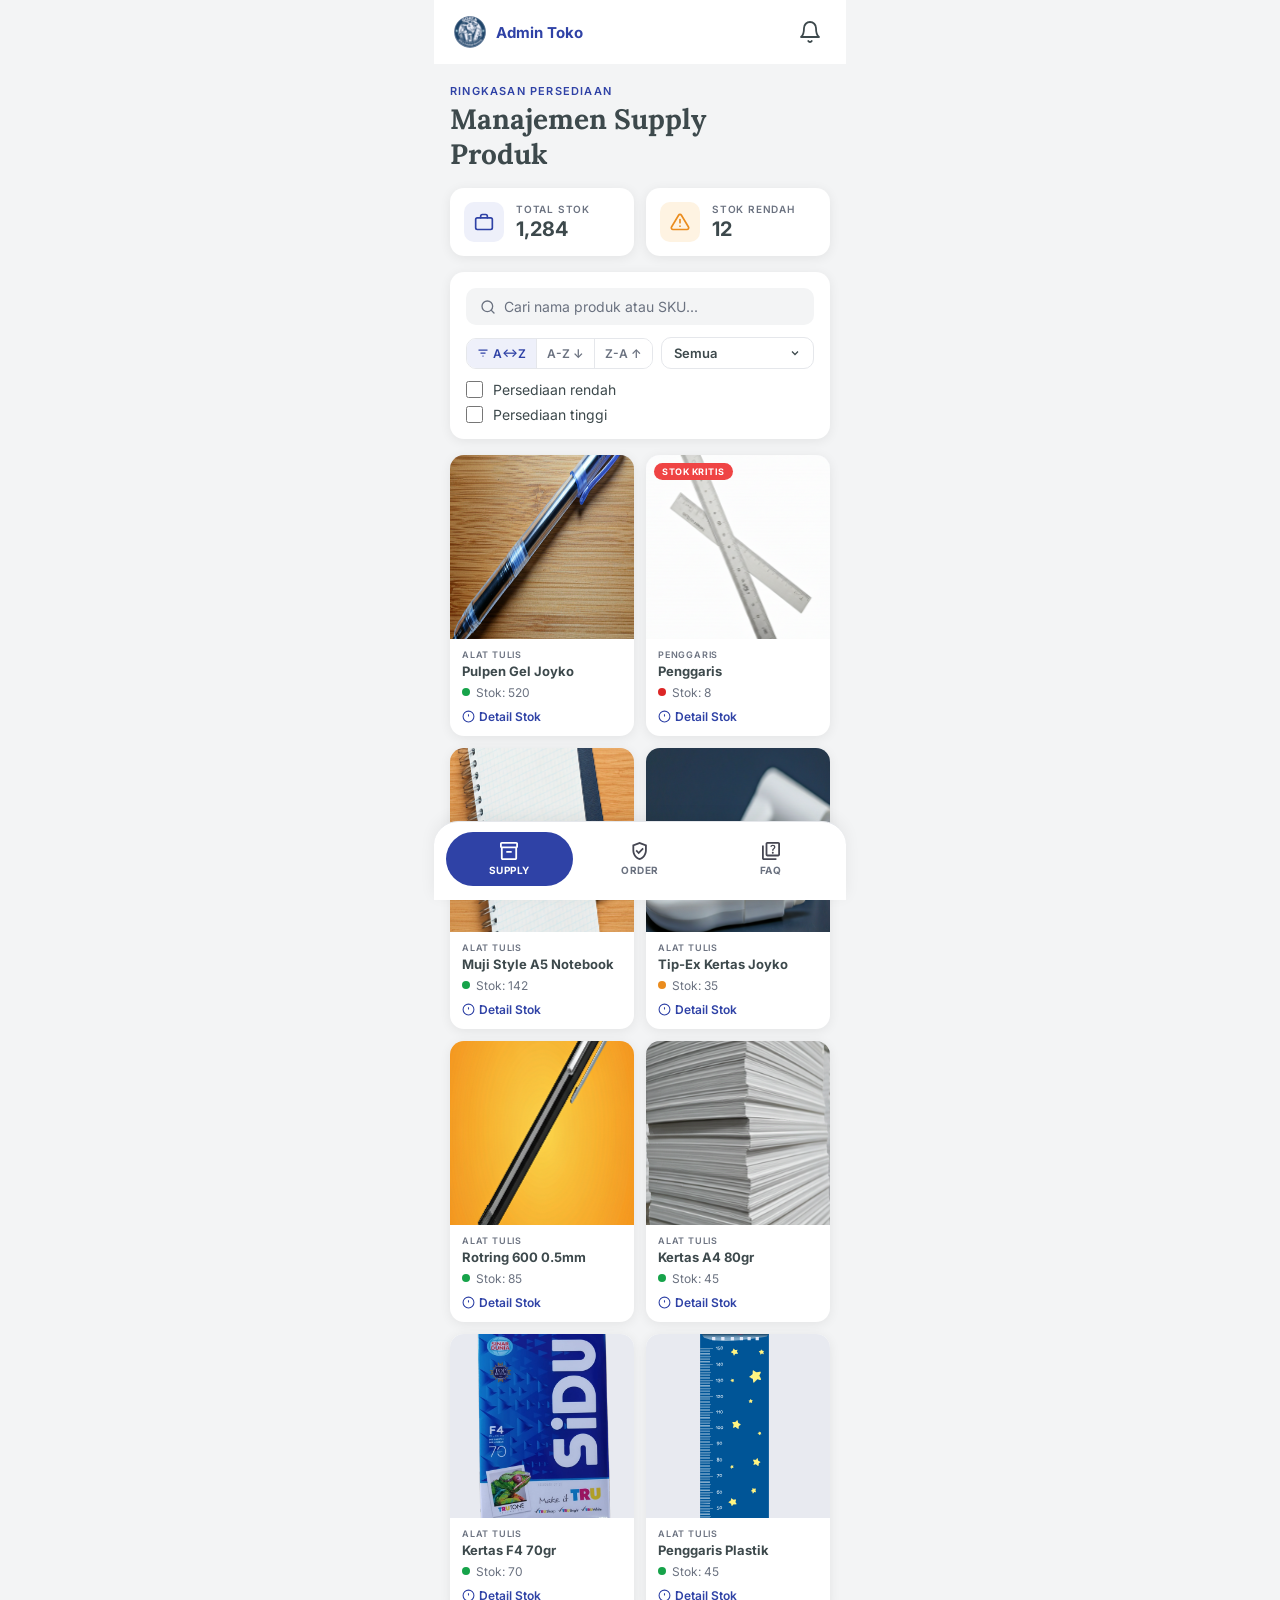
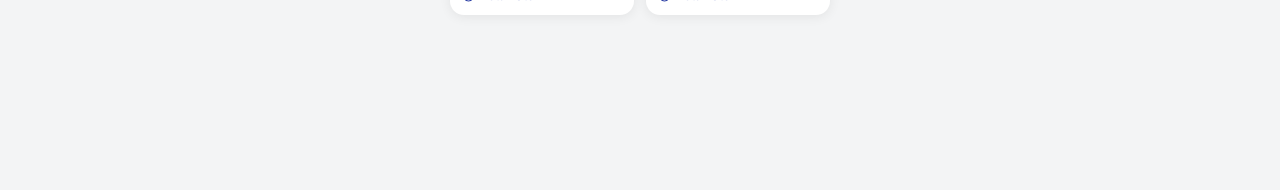
==== App Admin/Beranda/beranda.html @ bba2c168 "Initial commit - prototype GOAT.k" ====
<!DOCTYPE html>
<html lang="id">
<head>
  <meta name="viewport" content="width=device-width, initial-scale=1"/>
  <meta charset="utf-8" />
  <title>Beranda - Supply</title>
  <link rel="stylesheet" href="beranda.css">
</head>
<body>
  <div class="app-shell">

    <!-- Header -->
    <header class="top-bar">
      <div class="top-bar-left">
        <img class="avatar" src="../../assets/images/image-logo.svg" alt="Logo" />
        <span class="top-bar-title">Admin Toko</span>
      </div>
      <a href="notifikasi.html" class="icon-btn" aria-label="Notifikasi">
        <svg width="24" height="24" viewBox="0 0 24 24" fill="none" stroke="currentColor" stroke-width="1.8" stroke-linecap="round" stroke-linejoin="round">
          <path d="M18 8A6 6 0 0 0 6 8c0 7-3 9-3 9h18s-3-2-3-9"/>
          <path d="M13.73 21a2 2 0 0 1-3.46 0"/>
        </svg>
      </a>
    </header>

    <!-- Main scroll area -->
    <main class="main-scroll">

      <!-- Page heading -->
      <section class="page-heading">
        <p class="eyebrow">RINGKASAN PERSEDIAAN</p>
        <h1 class="page-title">Manajemen Supply<br/>Produk</h1>
      </section>

      <!-- Stats -->
      <div class="stats-row">
        <div class="stat-card">
          <div class="stat-icon stat-icon--blue">
            <svg width="20" height="20" viewBox="0 0 24 24" fill="none" stroke="currentColor" stroke-width="2" stroke-linecap="round" stroke-linejoin="round">
              <rect x="2" y="7" width="20" height="14" rx="2"/><path d="M16 7V5a2 2 0 0 0-2-2h-4a2 2 0 0 0-2 2v2"/>
            </svg>
          </div>
          <div>
            <p class="stat-label">TOTAL STOK</p>
            <p class="stat-value">1,284</p>
          </div>
        </div>
        <div class="stat-card">
          <div class="stat-icon stat-icon--orange">
            <svg width="20" height="20" viewBox="0 0 24 24" fill="none" stroke="currentColor" stroke-width="2" stroke-linecap="round" stroke-linejoin="round">
              <path d="M10.29 3.86L1.82 18a2 2 0 0 0 1.71 3h16.94a2 2 0 0 0 1.71-3L13.71 3.86a2 2 0 0 0-3.42 0z"/><line x1="12" y1="9" x2="12" y2="13"/><line x1="12" y1="17" x2="12.01" y2="17"/>
            </svg>
          </div>
          <div>
            <p class="stat-label">STOK RENDAH</p>
            <p class="stat-value">12</p>
          </div>
        </div>
      </div>

      <!-- Filter card -->
      <div class="filter-card">
        <div class="search-box">
          <svg class="search-icon" width="16" height="16" viewBox="0 0 24 24" fill="none" stroke="currentColor" stroke-width="2" stroke-linecap="round" stroke-linejoin="round">
            <circle cx="11" cy="11" r="8"/><line x1="21" y1="21" x2="16.65" y2="16.65"/>
          </svg>
          <input class="search-input" type="search" placeholder="Cari nama produk atau SKU..." />
        </div>
        <div class="filter-row">
          <!-- Sort toggle -->
          <div class="sort-toggle" id="sort-toggle">
            <button class="sort-opt sort-opt--active" data-sort="az">
              <svg width="12" height="12" viewBox="0 0 24 24" fill="none" stroke="currentColor" stroke-width="2.5"><path d="M3 6h18M7 12h10M11 18h2"/></svg>
              <span>A↔Z</span>
            </button>
            <button class="sort-opt" data-sort="asc">A-Z ↓</button>
            <button class="sort-opt" data-sort="desc">Z-A ↑</button>
          </div>
          <!-- Custom dropdown -->
          <div class="custom-select" id="custom-select">
            <button class="custom-select-trigger" id="select-trigger">
              <span id="select-label">Semua</span>
              <svg width="12" height="12" viewBox="0 0 24 24" fill="none" stroke="currentColor" stroke-width="2.5"><polyline points="6 9 12 15 18 9"/></svg>
            </button>
            <ul class="custom-select-menu" id="select-menu">
              <li class="select-opt select-opt--active" data-val="Semua">Semua</li>
              <li class="select-opt" data-val="Alat Tulis Kantor">Alat Tulis Kantor</li>
              <li class="select-opt" data-val="Arsip & Dokumen">Arsip &amp; Dokumen</li>
              <li class="select-opt" data-val="Alat Digital">Alat Digital</li>
              <li class="select-opt" data-val="Lainnya">Lainnya</li>
            </ul>
          </div>
        </div>
        <div class="checkbox-row">
          <label class="check-label">
            <input type="checkbox" class="check-input" id="check-rendah" /> Persediaan rendah
          </label>
          <label class="check-label">
            <input type="checkbox" class="check-input" id="check-tinggi" /> Persediaan tinggi
          </label>
        </div>
      </div>

      <!-- Product grid -->
      <div class="product-grid" id="product-grid">

        <div class="product-card" data-name="pulpen gel joyko" data-cat="Alat Tulis Kantor" data-stok="520" data-level="tinggi">
          <div class="product-img-wrap">
            <img class="product-img" src="../../assets/images/image-pengeljoyko.svg" alt="Pulpen" />
          </div>
          <div class="product-info">
            <p class="product-cat">ALAT TULIS</p>
            <p class="product-name">Pulpen Gel Joyko</p>
            <p class="product-stock"><span class="dot dot--green"></span>Stok: 520</p>
            <a href="#" class="detail-link">
              <svg width="13" height="13" viewBox="0 0 24 24" fill="none" stroke="currentColor" stroke-width="2"><circle cx="12" cy="12" r="10"/><line x1="12" y1="8" x2="12" y2="12"/><line x1="12" y1="16" x2="12.01" y2="16"/></svg>
              Detail Stok
            </a>
          </div>
        </div>

        <div class="product-card" data-name="penggaris" data-cat="Alat Tulis Kantor" data-stok="8" data-level="rendah">
          <div class="product-img-wrap">
            <span class="badge-kritis">STOK KRITIS</span>
            <img class="product-img" src="../../assets/images/image-penggarisjoyko.svg" alt="Penggaris" />
          </div>
          <div class="product-info">
            <p class="product-cat">PENGGARIS</p>
            <p class="product-name">Penggaris</p>
            <p class="product-stock"><span class="dot dot--red"></span>Stok: 8</p>
            <a href="detailprodukpenggaris.html" class="detail-link">
              <svg width="13" height="13" viewBox="0 0 24 24" fill="none" stroke="currentColor" stroke-width="2"><circle cx="12" cy="12" r="10"/><line x1="12" y1="8" x2="12" y2="12"/><line x1="12" y1="16" x2="12.01" y2="16"/></svg>
              Detail Stok
            </a>
          </div>
        </div>

        <div class="product-card" data-name="muji style a5 notebook" data-cat="Arsip & Dokumen" data-stok="142" data-level="tinggi">
          <div class="product-img-wrap">
            <img class="product-img" src="../../assets/images/image-notebook.svg" alt="Muji Style A5 Notebook" />
          </div>
          <div class="product-info">
            <p class="product-cat">ALAT TULIS</p>
            <p class="product-name">Muji Style A5 Notebook</p>
            <p class="product-stock"><span class="dot dot--green"></span>Stok: 142</p>
            <a href="#" class="detail-link">
              <svg width="13" height="13" viewBox="0 0 24 24" fill="none" stroke="currentColor" stroke-width="2"><circle cx="12" cy="12" r="10"/><line x1="12" y1="8" x2="12" y2="12"/><line x1="12" y1="16" x2="12.01" y2="16"/></svg>
              Detail Stok
            </a>
          </div>
        </div>

        <div class="product-card" data-name="tip-ex kertas joyko" data-cat="Alat Tulis Kantor" data-stok="35" data-level="rendah">
          <div class="product-img-wrap">
            <img class="product-img" src="../../assets/images/image-tipEx.svg" alt="Tip-Ex Kertas Joyko" />
          </div>
          <div class="product-info">
            <p class="product-cat">ALAT TULIS</p>
            <p class="product-name">Tip-Ex Kertas Joyko</p>
            <p class="product-stock"><span class="dot dot--orange"></span>Stok: 35</p>
            <a href="#" class="detail-link">
              <svg width="13" height="13" viewBox="0 0 24 24" fill="none" stroke="currentColor" stroke-width="2"><circle cx="12" cy="12" r="10"/><line x1="12" y1="8" x2="12" y2="12"/><line x1="12" y1="16" x2="12.01" y2="16"/></svg>
              Detail Stok
            </a>
          </div>
        </div>

        <div class="product-card" data-name="rotring 600 0.5mm" data-cat="Alat Digital" data-stok="85" data-level="tinggi">
          <div class="product-img-wrap">
            <img class="product-img" src="../../assets/images/image-rotring.svg" alt="Rotring 600 0.5mm" />
          </div>
          <div class="product-info">
            <p class="product-cat">ALAT TULIS</p>
            <p class="product-name">Rotring 600 0.5mm</p>
            <p class="product-stock"><span class="dot dot--green"></span>Stok: 85</p>
            <a href="#" class="detail-link">
              <svg width="13" height="13" viewBox="0 0 24 24" fill="none" stroke="currentColor" stroke-width="2"><circle cx="12" cy="12" r="10"/><line x1="12" y1="8" x2="12" y2="12"/><line x1="12" y1="16" x2="12.01" y2="16"/></svg>
              Detail Stok
            </a>
          </div>
        </div>

        <div class="product-card" data-name="kertas a4 80gr" data-cat="Arsip & Dokumen" data-stok="45" data-level="tinggi">
          <div class="product-img-wrap">
            <img class="product-img" src="../../assets/images/image-kertasA4.svg" alt="Kertas A4 80gr" />
          </div>
          <div class="product-info">
            <p class="product-cat">ALAT TULIS</p>
            <p class="product-name">Kertas A4 80gr</p>
            <p class="product-stock"><span class="dot dot--green"></span>Stok: 45</p>
            <a href="#" class="detail-link">
              <svg width="13" height="13" viewBox="0 0 24 24" fill="none" stroke="currentColor" stroke-width="2"><circle cx="12" cy="12" r="10"/><line x1="12" y1="8" x2="12" y2="12"/><line x1="12" y1="16" x2="12.01" y2="16"/></svg>
              Detail Stok
            </a>
          </div>
        </div>

        <div class="product-card" data-name="kertas f4 70gr" data-cat="Arsip & Dokumen" data-stok="70" data-level="tinggi">
          <div class="product-img-wrap">
            <img class="product-img" src="../../assets/images/image-kertasF4.svg" alt="Kertas F4 70gr" />
          </div>
          <div class="product-info">
            <p class="product-cat">ALAT TULIS</p>
            <p class="product-name">Kertas F4 70gr</p>
            <p class="product-stock"><span class="dot dot--green"></span>Stok: 70</p>
            <a href="#" class="detail-link">
              <svg width="13" height="13" viewBox="0 0 24 24" fill="none" stroke="currentColor" stroke-width="2"><circle cx="12" cy="12" r="10"/><line x1="12" y1="8" x2="12" y2="12"/><line x1="12" y1="16" x2="12.01" y2="16"/></svg>
              Detail Stok
            </a>
          </div>
        </div>

        <div class="product-card" data-name="penggaris plastik" data-cat="Lainnya" data-stok="40" data-level="tinggi">
          <div class="product-img-wrap">
            <img class="product-img" src="../../assets/images/image-penggarisanakplastik.svg" alt="penggaris plastik" />
          </div>
          <div class="product-info">
            <p class="product-cat">ALAT TULIS</p>
            <p class="product-name">Penggaris Plastik</p>
            <p class="product-stock"><span class="dot dot--green"></span>Stok: 45</p>
            <a href="#" class="detail-link">
              <svg width="13" height="13" viewBox="0 0 24 24" fill="none" stroke="currentColor" stroke-width="2"><circle cx="12" cy="12" r="10"/><line x1="12" y1="8" x2="12" y2="12"/><line x1="12" y1="16" x2="12.01" y2="16"/></svg>
              Detail Stok
            </a>
          </div>
        </div>

      </div>
      <div style="height: 80px;"></div>
    </main>

    <!-- Bottom nav -->
    <nav class="bottom-nav">
      <a href="#" class="nav-item nav-item--active" id="nav-supply">
        <div class="nav-pill">
         <img src="../../assets/icon/icon-supplyputih.svg" width="18" height="18" alt="" />
         <span>SUPPLY</span>
        </div>
      </a>
      <a href="../Order/order.html" class="nav-item" id="nav-order">
        <div class="nav-pill">
          <img src="../../assets/icon/icon-orderabu.svg" width="18" height="18" alt="" />
          <span>ORDER</span>
        </div>
      </a>
      <a href="../FAQ/faq.html" class="nav-item" id="nav-faq">
        <div class="nav-pill">
          <img src="../../assets/icon/icon-FAQabu.svg" width="18" height="18" alt="" />
          <span>FAQ</span>
        </div>
      </a>
    </nav>

  </div>
  <script src="beranda.js"></script>
</body>
</html>
---- App Admin/Beranda/beranda.css ----
@import url("https://fonts.googleapis.com/css2?family=Inter:wght@400;600;700&family=Lora:wght@700&display=swap");

*, *::before, *::after { box-sizing: border-box; margin: 0; padding: 0; }

:root {
  --blue: #2F42A6;
  --blue-hover: #3d52c4;
  --blue-light: #EEF0FA;
  --green: #16A34A;
  --orange: #EA8C1E;
  --red: #DC2626;
  --red-badge: #EF4444;
  --gray-bg: #F3F4F5;
  --gray-mid: #6B7280;
  --gray-text: #3D494C;
  --border: #E5E7EB;
  --white: #ffffff;
  --radius-card: 14px;
  --shadow-card: 0 2px 12px rgba(0,0,0,0.07);
}

body {
  font-family: 'Inter', sans-serif;
  background-color: var(--gray-bg);
  color: var(--gray-text);
  min-height: 100vh;
}

.app-shell {
  max-width: 412px;
  margin: 0 auto;
  position: relative;
  min-height: 100vh;
  display: flex;
  flex-direction: column;
}

/* ── Top bar ── */
.top-bar {
  display: flex;
  align-items: center;
  justify-content: space-between;
  padding: 16px 20px;
  background: var(--white);
  position: sticky;
  top: 0;
  z-index: 20;
}
.top-bar-left { display: flex; align-items: center; gap: 10px; }
.avatar {
  width: 32px; height: 32px;
  border-radius: 50%;
  object-fit: cover;
  background: var(--blue-light);
}
.top-bar-title { font-weight: 700; font-size: 15px; color: var(--blue); }
.icon-btn {
  background: none; border: none; cursor: pointer;
  color: var(--gray-text);
  display: flex; align-items: center; padding: 4px;
}

/* ── Main scroll ── */
.main-scroll {
  flex: 1;
  overflow-y: auto;
  padding: 20px 16px 0;
  display: flex;
  flex-direction: column;
  gap: 16px;
}

/* ── Page heading ── */
.eyebrow {
  font-size: 11px; font-weight: 600;
  letter-spacing: 1.2px; color: var(--blue); margin-bottom: 4px;
}
.page-title {
  font-family: 'Lora', serif;
  font-size: 28px; font-weight: 700;
  color: var(--gray-text); line-height: 1.25;
}

/* ── Stats row ── */
.stats-row { display: flex; gap: 12px; }
.stat-card {
  flex: 1; background: var(--white);
  border-radius: var(--radius-card);
  padding: 14px;
  display: flex; align-items: center; gap: 12px;
  box-shadow: var(--shadow-card);
}
.stat-icon {
  width: 40px; height: 40px; border-radius: 10px;
  display: flex; align-items: center; justify-content: center; flex-shrink: 0;
}
.stat-icon--blue { background: var(--blue-light); color: var(--blue); }
.stat-icon--orange { background: #FEF3E2; color: var(--orange); }
.stat-label { font-size: 10px; font-weight: 600; letter-spacing: 0.8px; color: var(--gray-mid); margin-bottom: 2px; }
.stat-value { font-size: 20px; font-weight: 700; color: var(--gray-text); }

/* ── Filter card ── */
.filter-card {
  background: var(--white);
  border-radius: var(--radius-card);
  padding: 16px;
  display: flex; flex-direction: column; gap: 12px;
  box-shadow: var(--shadow-card);
}
.search-box {
  display: flex; align-items: center; gap: 8px;
  background: var(--gray-bg); border-radius: 10px; padding: 10px 14px;
}
.search-icon { color: var(--gray-mid); flex-shrink: 0; }
.search-input {
  border: none; background: none; outline: none;
  font-family: 'Inter', sans-serif; font-size: 14px;
  color: var(--gray-text); width: 100%;
}
.search-input::placeholder { color: var(--gray-mid); }

.filter-row { display: flex; align-items: center; gap: 8px; }

/* Sort toggle – 3 pill buttons */
.sort-toggle {
  display: flex;
  border: 1.5px solid var(--border);
  border-radius: 10px;
  overflow: hidden;
  flex-shrink: 0;
}
.sort-opt {
  display: flex; align-items: center; gap: 4px;
  background: var(--white);
  border: none;
  padding: 7px 10px;
  font-family: 'Inter', sans-serif;
  font-size: 12px; font-weight: 600;
  color: var(--gray-mid);
  cursor: pointer;
  white-space: nowrap;
  border-right: 1.5px solid var(--border);
  transition: background 0.15s, color 0.15s;
}
.sort-opt:last-child { border-right: none; }
.sort-opt--active {
  background: var(--blue-light);
  color: var(--blue);
}

/* Custom dropdown */
.custom-select { position: relative; flex: 1; }
.custom-select-trigger {
  width: 100%;
  display: flex; align-items: center; justify-content: space-between; gap: 6px;
  background: var(--white);
  border: 1.5px solid var(--border);
  border-radius: 10px;
  padding: 7px 12px;
  font-family: 'Inter', sans-serif;
  font-size: 13px; font-weight: 600;
  color: var(--gray-text);
  cursor: pointer;
}
.custom-select-menu {
  position: absolute;
  top: calc(100% + 6px); left: 0; right: 0;
  background: var(--white);
  border: 1.5px solid var(--border);
  border-radius: 10px;
  overflow: hidden;
  z-index: 30;
  list-style: none;
  box-shadow: 0 8px 24px rgba(0,0,0,0.1);
  display: none;
}
.custom-select-menu.is-open { display: block; }
.select-opt {
  padding: 10px 14px;
  font-size: 13px; font-weight: 600;
  color: var(--gray-text);
  cursor: pointer;
  transition: background 0.12s, color 0.12s;
}
.select-opt:hover { background: var(--blue-light); color: var(--blue); }
.select-opt--active { background: var(--blue); color: var(--white); }
.select-opt--active:hover { background: var(--blue-hover); color: var(--white); }

/* Checkboxes */
.checkbox-row { display: flex; flex-direction: column; gap: 8px; }
.check-label {
  display: flex; align-items: center; gap: 10px;
  font-size: 14px; color: var(--gray-text); cursor: pointer;
}
.check-input { width: 17px; height: 17px; border-radius: 4px; cursor: pointer; accent-color: var(--blue); }

/* ── Product grid ── */
.product-grid { display: grid; grid-template-columns: 1fr 1fr; gap: 12px; }
.product-card {
  background: var(--white); border-radius: var(--radius-card);
  overflow: hidden; box-shadow: var(--shadow-card);
  display: flex; flex-direction: column;
}
.product-img-wrap {
  position: relative; width: 100%; aspect-ratio: 1;
  background: #E8EAF0; overflow: hidden;
}
.product-img { width: 100%; height: 100%; object-fit: cover; background-size: cover; background-position: center; }
.product-img--pen      { background: linear-gradient(135deg, #c8a87a 0%, #8B6914 100%); }
.product-img--ruler    { background: linear-gradient(135deg, #d0d4e0 0%, #a0a8c0 100%); }
.product-img--notebook { background: linear-gradient(135deg, #e8e4d0 0%, #b0aa8a 100%); }
.product-img--tipex    { background: linear-gradient(135deg, #d8e4f0 0%, #8ab0d0 100%); }
.product-img--rotring  { background: linear-gradient(135deg, #f0c840 0%, #c09000 100%); }
.product-img--kertas   { background: linear-gradient(135deg, #e0e0dc 0%, #b8b8b0 100%); }

.badge-kritis {
  position: absolute; top: 8px; left: 8px;
  background: var(--red-badge); color: white;
  font-size: 9px; font-weight: 700; letter-spacing: 0.5px;
  padding: 3px 8px; border-radius: 999px; z-index: 1;
}
.product-info { padding: 10px 12px 12px; display: flex; flex-direction: column; gap: 3px; flex: 1; }
.product-cat { font-size: 9px; font-weight: 600; letter-spacing: 0.8px; color: var(--gray-mid); }
.product-name { font-size: 13px; font-weight: 700; color: var(--gray-text); line-height: 1.3; }
.product-stock { display: flex; align-items: center; gap: 6px; font-size: 12px; color: var(--gray-mid); margin-top: 2px; }
.dot { width: 8px; height: 8px; border-radius: 50%; flex-shrink: 0; }
.dot--green  { background: var(--green); }
.dot--orange { background: var(--orange); }
.dot--red    { background: var(--red); }
.detail-link {
  display: inline-flex; align-items: center; gap: 4px;
  font-size: 12px; font-weight: 600; color: var(--blue);
  text-decoration: none; margin-top: 6px;
}
.detail-link:hover { text-decoration: underline; }

/* ── Bottom nav – pill style ── */
.bottom-nav {
  position: sticky; bottom: 0;
  background: var(--white);
  display: flex;
  padding: 10px 12px 14px;
  border-top: 1px solid var(--border);
  gap: 4px;
  z-index: 20;
  border-radius: 24px 24px 0 0;
  box-shadow: 0 -4px 16px rgba(0,0,0,0.06);
}
.nav-item {
  flex: 1; text-decoration: none;
  display: flex; align-items: center; justify-content: center;
}
.nav-pill {
  display: flex; flex-direction: column;
  align-items: center; justify-content: center;
  gap: 4px; padding: 10px 18px;
  border-radius: 999px;
  font-size: 10px; font-weight: 700; letter-spacing: 0.5px;
  color: var(--gray-mid);
  transition: background 0.15s, color 0.15s;
  width: 100%;
}
.nav-pill svg { stroke: var(--gray-mid); transition: stroke 0.15s; }
.nav-item--active .nav-pill {
  background: var(--blue);
  color: var(--white);
}
.nav-item--active .nav-pill svg { stroke: var(--white); }
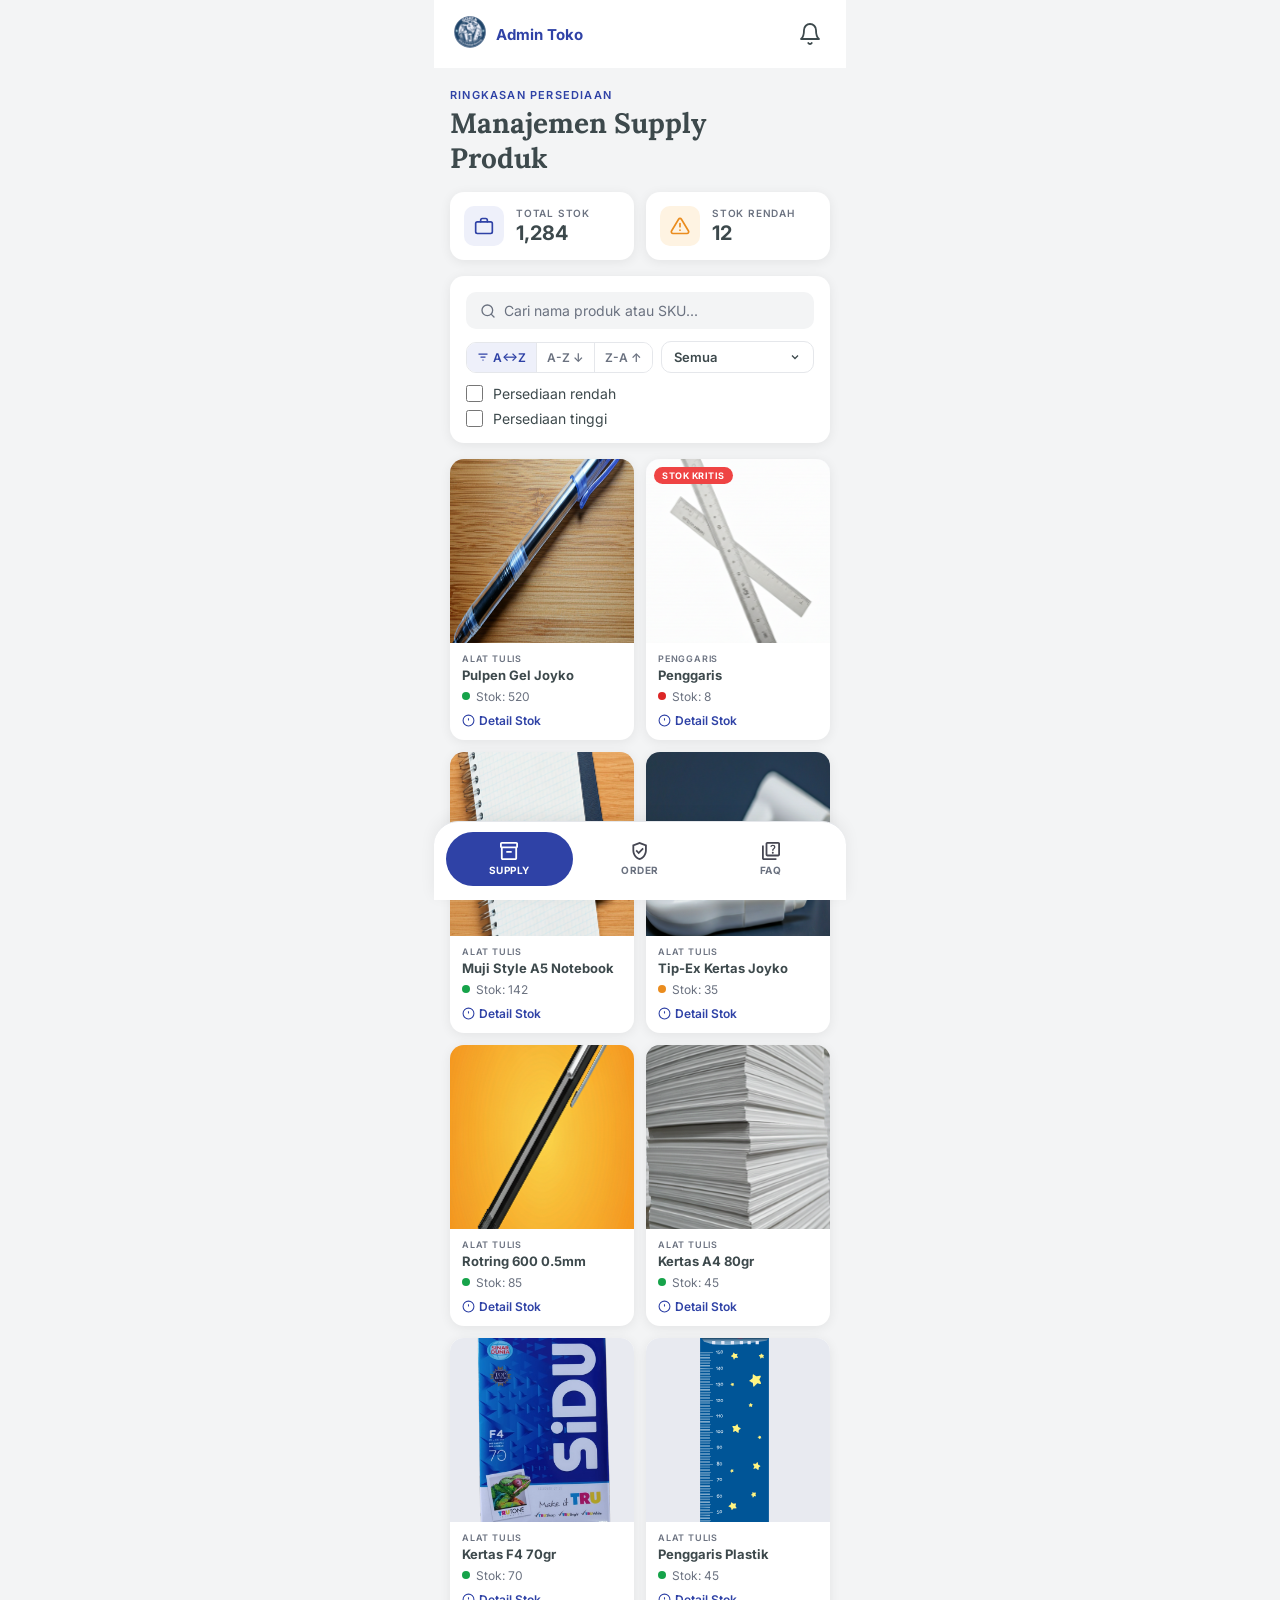
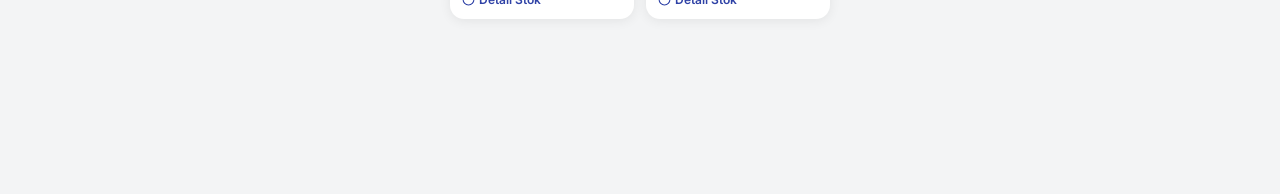
==== commit 602b7578: "Tambah halaman profil admin" ====
--- a/App Admin/Beranda/beranda.html
+++ b/App Admin/Beranda/beranda.html
@@ -12,7 +12,9 @@
     <!-- Header -->
     <header class="top-bar">
       <div class="top-bar-left">
-        <img class="avatar" src="../../assets/images/image-logo.svg" alt="Logo" />
+        <a href="profiladmin.html">
+          <img class="avatar" src="../../assets/images/image-logo.svg" alt="Logo" />
+        </a>
         <span class="top-bar-title">Admin Toko</span>
       </div>
       <a href="notifikasi.html" class="icon-btn" aria-label="Notifikasi">
